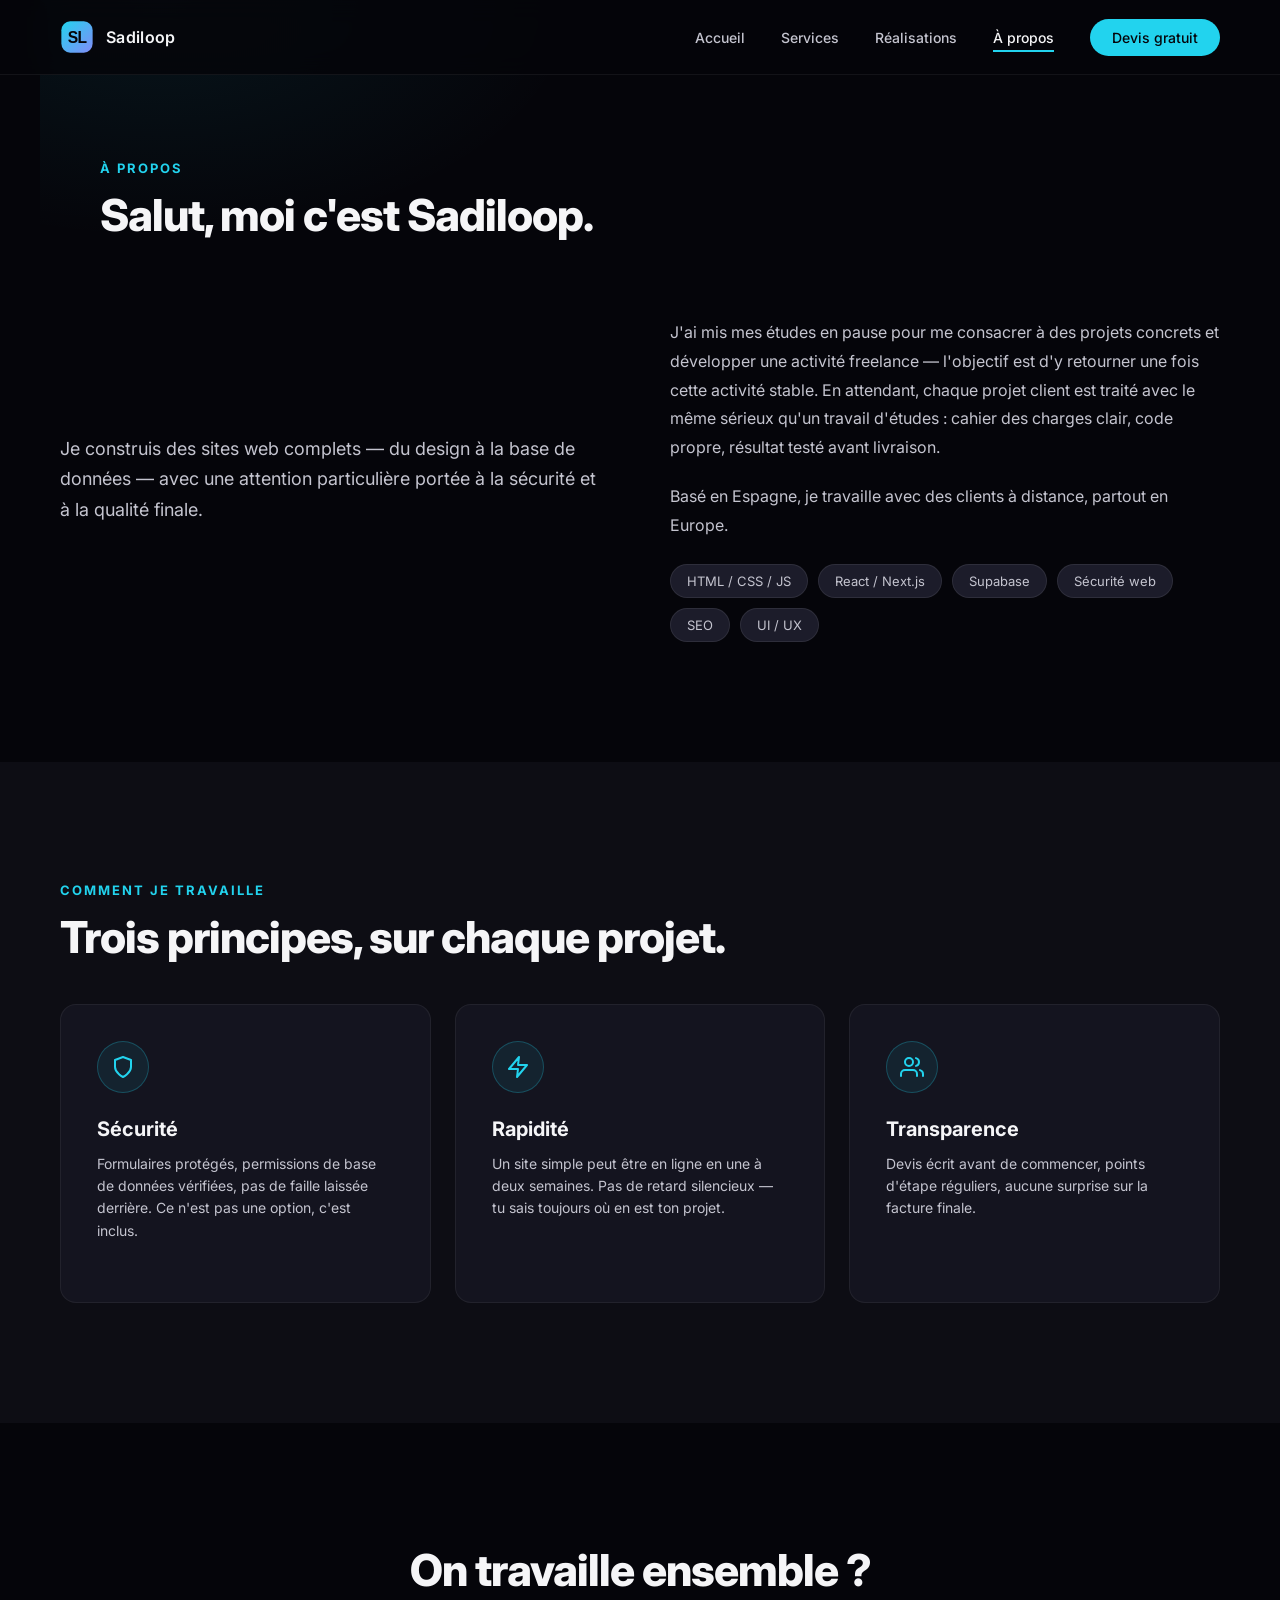
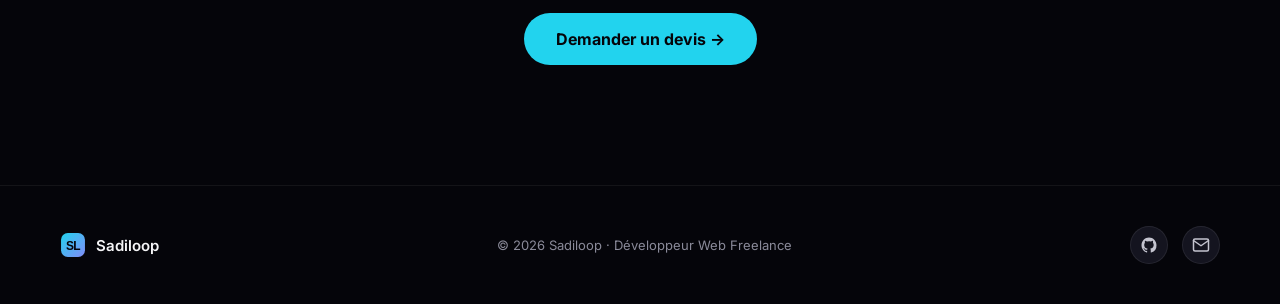
==== about.html @ d481919c "Redesign as multi-page site with SL monogram, animations, mockups - Replace text logo with a clean S" ====
<!DOCTYPE html>
<html lang="fr">
<head>
<meta charset="UTF-8">
<meta name="viewport" content="width=device-width, initial-scale=1.0">
<title>À propos — Sadiloop</title>
<meta name="description" content="Développeur web freelance basé en Espagne — sécurité, rapidité et transparence à chaque projet.">
<link rel="icon" type="image/svg+xml" href="assets/logo.svg">
<link rel="icon" type="image/png" sizes="32x32" href="favicon-32.png">
<link rel="apple-touch-icon" href="apple-touch-icon.png">
<link rel="preconnect" href="https://fonts.googleapis.com">
<link href="https://fonts.googleapis.com/css2?family=Inter:wght@400;500;600;700;800&display=swap" rel="stylesheet">
<link rel="stylesheet" href="css/style.css">
</head>
<body>

<nav id="navbar">
  <a href="index.html" class="nav-logo">
    <img src="assets/logo.svg" alt="Sadiloop">
    Sadiloop
  </a>
  <ul class="nav-links">
    <li><a href="index.html">Accueil</a></li>
    <li><a href="services.html">Services</a></li>
    <li><a href="work.html">Réalisations</a></li>
    <li><a href="about.html" class="active">À propos</a></li>
    <li><a href="contact.html" class="nav-cta">Devis gratuit</a></li>
  </ul>
  <div class="hamburger" onclick="toggleMenu()">
    <span></span><span></span><span></span>
  </div>
</nav>

<div class="mobile-menu" id="mobileMenu">
  <button class="close-btn" onclick="toggleMenu()">✕</button>
  <a href="index.html">Accueil</a>
  <a href="services.html">Services</a>
  <a href="work.html">Réalisations</a>
  <a href="about.html">À propos</a>
  <a href="contact.html">Contact</a>
</div>

<div class="page-header reveal">
  <div class="section-tag">À propos</div>
  <h1 class="section-title">Salut, moi c'est Sadiloop.</h1>
</div>

<section class="section" style="padding-top:0;">
  <div class="section-inner">
    <div class="about-grid reveal">
      <div>
        <p style="color:var(--gray-light); font-size:18px; line-height:1.7;">Je construis des sites web complets — du design à la base de données — avec une attention particulière portée à la sécurité et à la qualité finale.</p>
      </div>
      <div class="about-text">
        <p>J'ai mis mes études en pause pour me consacrer à des projets concrets et développer une activité freelance — l'objectif est d'y retourner une fois cette activité stable. En attendant, chaque projet client est traité avec le même sérieux qu'un travail d'études : cahier des charges clair, code propre, résultat testé avant livraison.</p>
        <p>Basé en Espagne, je travaille avec des clients à distance, partout en Europe.</p>
        <div class="skills-list">
          <span class="skill-pill">HTML / CSS / JS</span>
          <span class="skill-pill">React / Next.js</span>
          <span class="skill-pill">Supabase</span>
          <span class="skill-pill">Sécurité web</span>
          <span class="skill-pill">SEO</span>
          <span class="skill-pill">UI / UX</span>
        </div>
      </div>
    </div>
  </div>
</section>

<section class="section" style="background:var(--dark);">
  <div class="section-inner reveal">
    <div class="section-tag">Comment je travaille</div>
    <h2 class="section-title">Trois principes, sur chaque projet.</h2>

    <div class="services-grid reveal-stagger" style="margin-top:40px;">
      <div class="service-card">
        <div class="service-icon">
          <svg viewBox="0 0 24 24" fill="none" stroke="currentColor" stroke-width="2" stroke-linecap="round" stroke-linejoin="round">
            <path d="M12 22s8-4 8-10V5l-8-3-8 3v7c0 6 8 10 8 10z"></path>
          </svg>
        </div>
        <div class="service-title">Sécurité</div>
        <div class="service-desc">Formulaires protégés, permissions de base de données vérifiées, pas de faille laissée derrière. Ce n'est pas une option, c'est inclus.</div>
      </div>
      <div class="service-card">
        <div class="service-icon">
          <svg viewBox="0 0 24 24" fill="none" stroke="currentColor" stroke-width="2" stroke-linecap="round" stroke-linejoin="round">
            <polygon points="13 2 3 14 12 14 11 22 21 10 12 10 13 2"></polygon>
          </svg>
        </div>
        <div class="service-title">Rapidité</div>
        <div class="service-desc">Un site simple peut être en ligne en une à deux semaines. Pas de retard silencieux — tu sais toujours où en est ton projet.</div>
      </div>
      <div class="service-card">
        <div class="service-icon">
          <svg viewBox="0 0 24 24" fill="none" stroke="currentColor" stroke-width="2" stroke-linecap="round" stroke-linejoin="round">
            <path d="M17 21v-2a4 4 0 0 0-4-4H5a4 4 0 0 0-4 4v2"></path>
            <circle cx="9" cy="7" r="4"></circle>
            <path d="M23 21v-2a4 4 0 0 0-3-3.87"></path>
            <path d="M16 3.13a4 4 0 0 1 0 7.75"></path>
          </svg>
        </div>
        <div class="service-title">Transparence</div>
        <div class="service-desc">Devis écrit avant de commencer, points d'étape réguliers, aucune surprise sur la facture finale.</div>
      </div>
    </div>
  </div>
</section>

<section class="section" style="text-align:center;">
  <div class="section-inner reveal" style="max-width:700px; margin:0 auto; text-align:center;">
    <h2 class="section-title">On travaille ensemble ?</h2>
    <a href="contact.html" class="btn-primary">Demander un devis →</a>
  </div>
</section>

<footer>
  <div class="footer-logo"><img src="assets/logo.svg" alt="">Sadiloop</div>
  <div class="footer-copy">© 2026 Sadiloop · Développeur Web Freelance</div>
  <div class="footer-social">
    <a href="https://github.com/Aguibou-vie" target="_blank" rel="noopener" title="GitHub">
      <svg viewBox="0 0 24 24" fill="currentColor"><path d="M12 2C6.48 2 2 6.58 2 12.26c0 4.54 2.87 8.39 6.84 9.75.5.1.68-.22.68-.49 0-.24-.01-.87-.01-1.71-2.78.62-3.37-1.37-3.37-1.37-.45-1.18-1.11-1.5-1.11-1.5-.91-.64.07-.63.07-.63 1 .07 1.53 1.06 1.53 1.06.89 1.56 2.34 1.11 2.91.85.09-.66.35-1.11.63-1.37-2.22-.26-4.56-1.14-4.56-5.05 0-1.11.38-2.02 1.01-2.73-.1-.26-.44-1.3.1-2.71 0 0 .83-.27 2.72 1.04a9.28 9.28 0 0 1 2.48-.34c.84 0 1.69.11 2.48.34 1.89-1.31 2.72-1.04 2.72-1.04.54 1.41.2 2.45.1 2.71.63.71 1.01 1.62 1.01 2.73 0 3.92-2.34 4.78-4.57 5.04.36.32.68.94.68 1.9 0 1.37-.01 2.47-.01 2.81 0 .27.18.6.69.49A10.02 10.02 0 0 0 22 12.26C22 6.58 17.52 2 12 2z"></path></svg>
    </a>
    <a href="mailto:sadibousow11@gmail.com" title="Email">
      <svg viewBox="0 0 24 24" fill="none" stroke="currentColor" stroke-width="2" stroke-linecap="round" stroke-linejoin="round">
        <path d="M22 6c0-1.1-.9-2-2-2H4a2 2 0 0 0-2 2v12c0 1.1.9 2 2 2h16a2 2 0 0 0 2-2V6z"></path>
        <path d="m22 6-10 7L2 6"></path>
      </svg>
    </a>
  </div>
</footer>

<script src="js/main.js"></script>
</body>
</html>
---- css/style.css ----
:root {
  --black: #05050A;
  --dark: #0D0D14;
  --dark2: #14141F;
  --dark3: #1C1C2A;
  --white: #F5F5F7;
  --gray: #8A8A99;
  --gray-light: #C4C4CF;
  --accent: #22D3EE;
  --accent-light: #67E8F9;
  --accent2: #818CF8;
}

* { margin: 0; padding: 0; box-sizing: border-box; }
html { scroll-behavior: smooth; }

body {
  background: var(--black);
  color: var(--white);
  font-family: 'Inter', -apple-system, BlinkMacSystemFont, 'Segoe UI', sans-serif;
  overflow-x: hidden;
}

::-webkit-scrollbar { width: 4px; }
::-webkit-scrollbar-track { background: var(--dark); }
::-webkit-scrollbar-thumb { background: var(--accent); }

/* ===== SCROLL REVEAL ===== */
.reveal {
  opacity: 0;
  transform: translateY(28px);
  transition: opacity 0.7s ease, transform 0.7s ease;
}
.reveal.revealed { opacity: 1; transform: translateY(0); }

.reveal-stagger > * {
  opacity: 0;
  transform: translateY(28px);
  transition: opacity 0.6s ease, transform 0.6s ease;
}
.reveal-stagger.revealed > * { opacity: 1; transform: translateY(0); }
.reveal-stagger.revealed > *:nth-child(1) { transition-delay: 0s; }
.reveal-stagger.revealed > *:nth-child(2) { transition-delay: 0.1s; }
.reveal-stagger.revealed > *:nth-child(3) { transition-delay: 0.2s; }
.reveal-stagger.revealed > *:nth-child(4) { transition-delay: 0.3s; }

a { color: inherit; }

/* ===== NAV ===== */
nav {
  position: fixed;
  top: 0; left: 0; right: 0;
  z-index: 100;
  display: flex;
  align-items: center;
  justify-content: space-between;
  padding: 20px 60px;
  background: rgba(5,5,10,0.85);
  backdrop-filter: blur(12px);
  border-bottom: 1px solid rgba(255,255,255,0.06);
}

.nav-logo {
  display: flex;
  align-items: center;
  gap: 12px;
  font-weight: 600;
  font-size: 16px;
  letter-spacing: 0.3px;
  text-decoration: none;
  color: var(--white);
  transition: opacity 0.2s;
}

.nav-logo:hover { opacity: 0.85; }

.nav-logo img {
  width: 34px;
  height: 34px;
  border-radius: 10px;
  transition: transform 0.3s ease;
}

.nav-logo:hover img { transform: rotate(-6deg) scale(1.06); }

.nav-links {
  display: flex;
  align-items: center;
  gap: 36px;
  list-style: none;
}

.nav-links a {
  font-size: 14px;
  font-weight: 500;
  text-decoration: none;
  color: var(--gray-light);
  transition: color 0.2s;
  position: relative;
}

.nav-links a:not(.nav-cta)::after {
  content: '';
  position: absolute;
  left: 0; bottom: -6px;
  width: 0;
  height: 2px;
  background: var(--accent);
  transition: width 0.25s ease;
}

.nav-links a:not(.nav-cta):hover::after { width: 100%; }
.nav-links a.active:not(.nav-cta)::after { width: 100%; }

.nav-links a:hover { color: var(--white); }
.nav-links a.active { color: var(--white); }

.nav-cta {
  background: var(--accent);
  color: var(--black) !important;
  padding: 10px 22px;
  border-radius: 100px;
  font-weight: 700;
  transition: all 0.2s;
}

.nav-cta:hover {
  background: var(--accent-light);
  transform: translateY(-2px);
}

.hamburger {
  display: none;
  flex-direction: column;
  gap: 5px;
  cursor: pointer;
}
.hamburger span { width: 24px; height: 2px; background: var(--white); }

.mobile-menu {
  display: none;
  position: fixed;
  inset: 0;
  background: rgba(5,5,10,0.98);
  z-index: 999;
  flex-direction: column;
  align-items: center;
  justify-content: center;
  gap: 32px;
}
.mobile-menu.open { display: flex; }
.mobile-menu a { font-size: 28px; font-weight: 700; text-decoration: none; color: var(--white); }
.mobile-menu .close-btn { position: absolute; top: 24px; right: 24px; font-size: 28px; background: none; border: none; color: var(--white); cursor: pointer; }

/* ===== HERO ===== */
#hero {
  min-height: 100vh;
  display: flex;
  align-items: center;
  padding: 140px 60px 80px;
  position: relative;
  background:
    radial-gradient(ellipse 900px 500px at 15% 15%, rgba(34,211,238,0.10), transparent 60%),
    radial-gradient(ellipse 700px 500px at 90% 80%, rgba(129,140,248,0.08), transparent 60%);
}

.hero-inner {
  max-width: 1400px;
  margin: 0 auto;
  display: grid;
  grid-template-columns: 1.1fr 0.9fr;
  gap: 60px;
  align-items: center;
  width: 100%;
}

.hero-tag {
  display: inline-flex;
  align-items: center;
  gap: 8px;
  font-size: 13px;
  font-weight: 600;
  letter-spacing: 1px;
  text-transform: uppercase;
  color: var(--accent);
  border: 1px solid rgba(34,211,238,0.3);
  background: rgba(34,211,238,0.06);
  padding: 8px 16px;
  border-radius: 100px;
  margin-bottom: 24px;
}

.hero-tag .dot {
  width: 7px; height: 7px;
  background: var(--accent);
  border-radius: 50%;
  animation: pulse 2s infinite;
}

@keyframes pulse {
  0%,100% { opacity: 1; }
  50% { opacity: 0.3; }
}

.hero-title {
  font-size: clamp(38px, 5vw, 64px);
  font-weight: 800;
  line-height: 1.08;
  letter-spacing: -1px;
  margin-bottom: 24px;
}

.hero-title .grad {
  background: linear-gradient(120deg, var(--accent), var(--accent2));
  -webkit-background-clip: text;
  background-clip: text;
  color: transparent;
}

.hero-sub {
  font-size: 18px;
  color: var(--gray-light);
  line-height: 1.6;
  max-width: 520px;
  margin-bottom: 36px;
}

.hero-actions { display: flex; gap: 16px; flex-wrap: wrap; }

.btn-primary {
  background: var(--accent);
  color: var(--black);
  padding: 16px 32px;
  border-radius: 100px;
  font-weight: 700;
  text-decoration: none;
  transition: all 0.25s;
  display: inline-block;
}
.btn-primary:hover { background: var(--accent-light); transform: translateY(-3px); box-shadow: 0 12px 30px rgba(34,211,238,0.3); }

.btn-outline {
  border: 1px solid rgba(255,255,255,0.2);
  color: var(--white);
  padding: 16px 32px;
  border-radius: 100px;
  font-weight: 700;
  text-decoration: none;
  transition: all 0.25s;
  display: inline-block;
}
.btn-outline:hover { border-color: var(--accent); color: var(--accent); }

.hero-stats {
  display: flex;
  gap: 40px;
  margin-top: 48px;
}
.hero-stat-num {
  font-size: 30px;
  font-weight: 800;
  color: var(--white);
}
.hero-stat-label {
  font-size: 12px;
  color: var(--gray);
  text-transform: uppercase;
  letter-spacing: 1px;
  margin-top: 2px;
}

.hero-visual {
  position: relative;
  display: flex;
  align-items: center;
  justify-content: center;
  height: 420px;
}

.orbit {
  position: absolute;
  border: 1px solid rgba(34,211,238,0.15);
  border-radius: 50%;
  animation: spin 24s linear infinite;
}
.orbit1 { width: 340px; height: 340px; }
.orbit2 { width: 260px; height: 260px; border-style: dashed; animation-duration: 18s; animation-direction: reverse; }

@keyframes spin {
  from { transform: rotate(0deg); }
  to { transform: rotate(360deg); }
}

.hero-logo-mark {
  width: 130px;
  height: 130px;
  animation: float 3s ease-in-out infinite;
  filter: drop-shadow(0 20px 40px rgba(34,211,238,0.35));
}

@keyframes float {
  0%,100% { transform: translateY(0); }
  50% { transform: translateY(-14px); }
}

.hero-badge {
  position: absolute;
  background: var(--dark2);
  border: 1px solid rgba(255,255,255,0.08);
  padding: 14px 18px;
  border-radius: 12px;
  font-size: 12px;
}
.hero-badge .b-label { color: var(--gray); text-transform: uppercase; letter-spacing: 1px; font-size: 10px; }
.hero-badge .b-value { color: var(--white); font-weight: 700; font-size: 15px; margin-top: 3px; }
.badge1 { top: 10px; right: 0; }
.badge2 { bottom: 10px; left: 0; }

/* ===== PAGE HEADER (sub-pages) ===== */
.page-header {
  padding: 160px 60px 60px;
  max-width: 1200px;
  margin: 0 auto;
  background:
    radial-gradient(ellipse 700px 400px at 10% 0%, rgba(34,211,238,0.08), transparent 60%);
}

@media (max-width: 900px) {
  .page-header { padding: 130px 24px 40px; }
}

/* ===== SECTION SHARED ===== */
.section { padding: 120px 60px; }
.section-inner { max-width: 1200px; margin: 0 auto; }

.section-tag {
  font-size: 13px;
  font-weight: 700;
  letter-spacing: 2px;
  text-transform: uppercase;
  color: var(--accent);
  margin-bottom: 12px;
}

.section-title {
  font-size: clamp(30px, 4vw, 44px);
  font-weight: 800;
  letter-spacing: -1px;
  margin-bottom: 16px;
}

.section-desc {
  color: var(--gray-light);
  font-size: 16px;
  max-width: 600px;
  line-height: 1.6;
  margin-bottom: 56px;
}

/* ===== SERVICES ===== */
#services { background: var(--dark); }

.services-grid {
  display: grid;
  grid-template-columns: repeat(3, 1fr);
  gap: 24px;
}

.service-card {
  background: var(--dark2);
  border: 1px solid rgba(255,255,255,0.06);
  border-radius: 16px;
  padding: 36px;
  position: relative;
  overflow: hidden;
  transition: all 0.3s;
}

.service-card::before {
  content: '';
  position: absolute;
  top: 0; left: 0; right: 0;
  height: 3px;
  background: linear-gradient(to right, var(--accent), var(--accent2));
  transform: scaleX(0);
  transform-origin: left;
  transition: transform 0.4s;
}

.service-card:hover::before { transform: scaleX(1); }
.service-card:hover {
  transform: translateY(-6px);
  border-color: rgba(34,211,238,0.25);
  box-shadow: 0 20px 50px rgba(0,0,0,0.4);
}

.service-icon {
  width: 52px; height: 52px;
  border-radius: 50%;
  display: flex;
  align-items: center;
  justify-content: center;
  background: rgba(34,211,238,0.08);
  border: 1px solid rgba(34,211,238,0.25);
  color: var(--accent);
  margin-bottom: 24px;
  transition: all 0.3s;
}
.service-icon svg { width: 24px; height: 24px; }
.service-card:hover .service-icon { background: var(--accent); color: var(--black); transform: rotate(-6deg) scale(1.05); }

.service-title { font-size: 20px; font-weight: 700; margin-bottom: 12px; }
.service-desc { color: var(--gray-light); font-size: 14px; line-height: 1.6; margin-bottom: 24px; }

.service-price {
  font-size: 24px;
  font-weight: 800;
  color: var(--accent);
  border-top: 1px solid rgba(255,255,255,0.08);
  padding-top: 20px;
}
.service-price span { font-size: 13px; color: var(--gray); font-weight: 500; }

/* ===== PORTFOLIO ===== */
.work-grid {
  display: grid;
  grid-template-columns: repeat(2, 1fr);
  gap: 28px;
}

.work-card {
  background: var(--dark2);
  border: 1px solid rgba(255,255,255,0.06);
  border-radius: 16px;
  overflow: hidden;
  text-decoration: none;
  display: block;
  transition: all 0.3s;
}

.work-card:hover {
  transform: translateY(-6px);
  border-color: rgba(34,211,238,0.25);
  box-shadow: 0 20px 50px rgba(0,0,0,0.4);
}

.work-thumb {
  height: 240px;
  position: relative;
  overflow: hidden;
  background: var(--dark3);
}

.work-thumb img {
  width: 100%;
  height: 100%;
  object-fit: cover;
  object-position: top;
  transition: transform 0.5s cubic-bezier(0.25, 0.46, 0.45, 0.94);
  display: block;
}

.work-card:hover .work-thumb img { transform: scale(1.05); }

.work-thumb-overlay {
  position: absolute;
  inset: 0;
  background: linear-gradient(to bottom, transparent 60%, rgba(13,13,20,0.9));
  display: flex;
  align-items: flex-end;
  justify-content: flex-end;
  padding: 16px;
  opacity: 0;
  transition: opacity 0.3s;
}

.work-card:hover .work-thumb-overlay { opacity: 1; }

.work-view-btn {
  background: var(--accent);
  color: var(--black);
  font-size: 12px;
  font-weight: 700;
  padding: 8px 16px;
  border-radius: 100px;
}

.work-body { padding: 28px; }
.work-title { font-size: 20px; font-weight: 700; margin-bottom: 8px; }
.work-tags { display: flex; gap: 8px; margin-bottom: 14px; flex-wrap: wrap; }
.work-tag {
  font-size: 11px;
  font-weight: 700;
  letter-spacing: 1px;
  text-transform: uppercase;
  padding: 4px 10px;
  border-radius: 100px;
  background: rgba(34,211,238,0.08);
  border: 1px solid rgba(34,211,238,0.25);
  color: var(--accent);
}
.work-desc { color: var(--gray-light); font-size: 14px; line-height: 1.6; }
.work-link { color: var(--accent); font-size: 14px; font-weight: 700; margin-top: 16px; display: inline-block; }

/* ===== ABOUT ===== */
#about { background: var(--dark); }
.about-grid {
  display: grid;
  grid-template-columns: 1fr 1fr;
  gap: 60px;
  align-items: center;
}
.about-text p { color: var(--gray-light); font-size: 16px; line-height: 1.8; margin-bottom: 20px; }
.about-text strong { color: var(--white); }

.skills-list { display: flex; flex-wrap: wrap; gap: 10px; margin-top: 24px; }
.skill-pill {
  padding: 8px 16px;
  border-radius: 100px;
  background: var(--dark3);
  border: 1px solid rgba(255,255,255,0.08);
  font-size: 13px;
  color: var(--gray-light);
}

/* ===== CONTACT ===== */
.contact-grid {
  display: grid;
  grid-template-columns: 1fr 1.2fr;
  gap: 60px;
}

.contact-info-item {
  display: flex;
  gap: 16px;
  align-items: flex-start;
  margin-bottom: 28px;
}

.contact-info-icon {
  width: 44px; height: 44px;
  border-radius: 50%;
  background: rgba(34,211,238,0.08);
  border: 1px solid rgba(34,211,238,0.25);
  color: var(--accent);
  display: flex;
  align-items: center;
  justify-content: center;
  flex-shrink: 0;
}
.contact-info-icon svg { width: 20px; height: 20px; }

.contact-info-label { font-size: 12px; color: var(--gray); text-transform: uppercase; letter-spacing: 1px; margin-bottom: 4px; }
.contact-info-value { font-size: 16px; color: var(--white); font-weight: 600; }
.contact-info-value a { text-decoration: none; color: var(--white); border-bottom: 1px solid rgba(255,255,255,0.2); transition: color 0.2s, border-color 0.2s; }
.contact-info-value a:hover { color: var(--accent); border-color: var(--accent); }

.form-box {
  background: var(--dark2);
  border: 1px solid rgba(255,255,255,0.06);
  border-radius: 16px;
  padding: 40px;
}

.form-group { display: flex; flex-direction: column; gap: 8px; margin-bottom: 20px; }
.form-label { font-size: 12px; font-weight: 700; letter-spacing: 1px; text-transform: uppercase; color: var(--accent); }
.form-input, .form-textarea {
  background: rgba(255,255,255,0.04);
  border: 1px solid rgba(255,255,255,0.1);
  border-radius: 10px;
  color: var(--white);
  padding: 14px 16px;
  font-family: inherit;
  font-size: 14px;
  outline: none;
  transition: border-color 0.2s, background 0.2s;
  width: 100%;
}
.form-input::placeholder, .form-textarea::placeholder { color: rgba(255,255,255,0.25); }
.form-input:focus, .form-textarea:focus { border-color: var(--accent); background: rgba(34,211,238,0.04); }
.form-textarea { resize: vertical; min-height: 120px; }

.submit-btn {
  background: var(--accent);
  color: var(--black);
  padding: 16px;
  border-radius: 10px;
  font-weight: 700;
  font-size: 15px;
  border: none;
  cursor: pointer;
  width: 100%;
  transition: all 0.25s;
}
.submit-btn:hover { background: var(--accent-light); transform: translateY(-2px); box-shadow: 0 12px 30px rgba(34,211,238,0.3); }
.submit-btn:disabled { opacity: 0.5; cursor: not-allowed; }

.success-msg, .error-msg {
  display: none;
  margin-top: 16px;
  padding: 14px 18px;
  border-radius: 10px;
  font-size: 14px;
}
.success-msg { background: rgba(34,211,238,0.08); border: 1px solid rgba(34,211,238,0.3); color: var(--accent-light); }
.error-msg { background: rgba(255,80,80,0.08); border: 1px solid rgba(255,80,80,0.3); color: #FF9E9E; }

/* ===== LIGHTBOX ===== */
.lightbox-overlay {
  position: fixed;
  inset: 0;
  background: rgba(5,5,10,0.92);
  backdrop-filter: blur(6px);
  display: flex;
  align-items: center;
  justify-content: center;
  z-index: 1000;
  padding: 40px;
  opacity: 0;
  transition: opacity 0.25s ease;
  cursor: zoom-out;
}
.lightbox-overlay.open { opacity: 1; }
.lightbox-overlay img {
  max-width: 100%;
  max-height: 100%;
  border-radius: 12px;
  box-shadow: 0 30px 80px rgba(0,0,0,0.6);
  transform: scale(0.96);
  transition: transform 0.25s ease;
}
.lightbox-overlay.open img { transform: scale(1); }
.lightbox-close {
  position: absolute;
  top: 24px; right: 32px;
  background: rgba(255,255,255,0.1);
  border: 1px solid rgba(255,255,255,0.2);
  color: var(--white);
  width: 40px; height: 40px;
  border-radius: 50%;
  font-size: 16px;
  cursor: pointer;
}

/* ===== FOOTER ===== */
footer {
  padding: 40px 60px;
  border-top: 1px solid rgba(255,255,255,0.06);
  display: flex;
  align-items: center;
  justify-content: space-between;
  flex-wrap: wrap;
  gap: 16px;
}
.footer-logo { display: flex; align-items: center; gap: 10px; font-weight: 600; font-size: 15px; }
.footer-logo img { width: 26px; height: 26px; border-radius: 8px; }
.footer-copy { font-size: 13px; color: var(--gray); }
.footer-social { display: flex; gap: 14px; }
.footer-social a {
  width: 38px; height: 38px;
  border-radius: 50%;
  display: flex;
  align-items: center;
  justify-content: center;
  background: var(--dark2);
  border: 1px solid rgba(255,255,255,0.08);
  color: var(--gray-light);
  text-decoration: none;
  transition: all 0.25s;
}
.footer-social a:hover { border-color: var(--accent); color: var(--accent); transform: translateY(-3px); }
.footer-social svg { width: 18px; height: 18px; }

/* ===== RESPONSIVE ===== */
@media (max-width: 900px) {
  nav { padding: 18px 24px; }
  .nav-links { display: none; }
  .hamburger { display: flex; }
  #hero { padding: 120px 24px 60px; }
  .hero-inner { grid-template-columns: 1fr; }
  .hero-visual { display: none; }
  .section { padding: 80px 24px; }
  .services-grid { grid-template-columns: 1fr; }
  .work-grid { grid-template-columns: 1fr; }
  .about-grid { grid-template-columns: 1fr; }
  .contact-grid { grid-template-columns: 1fr; }
  footer { padding: 32px 24px; flex-direction: column; text-align: center; }
}
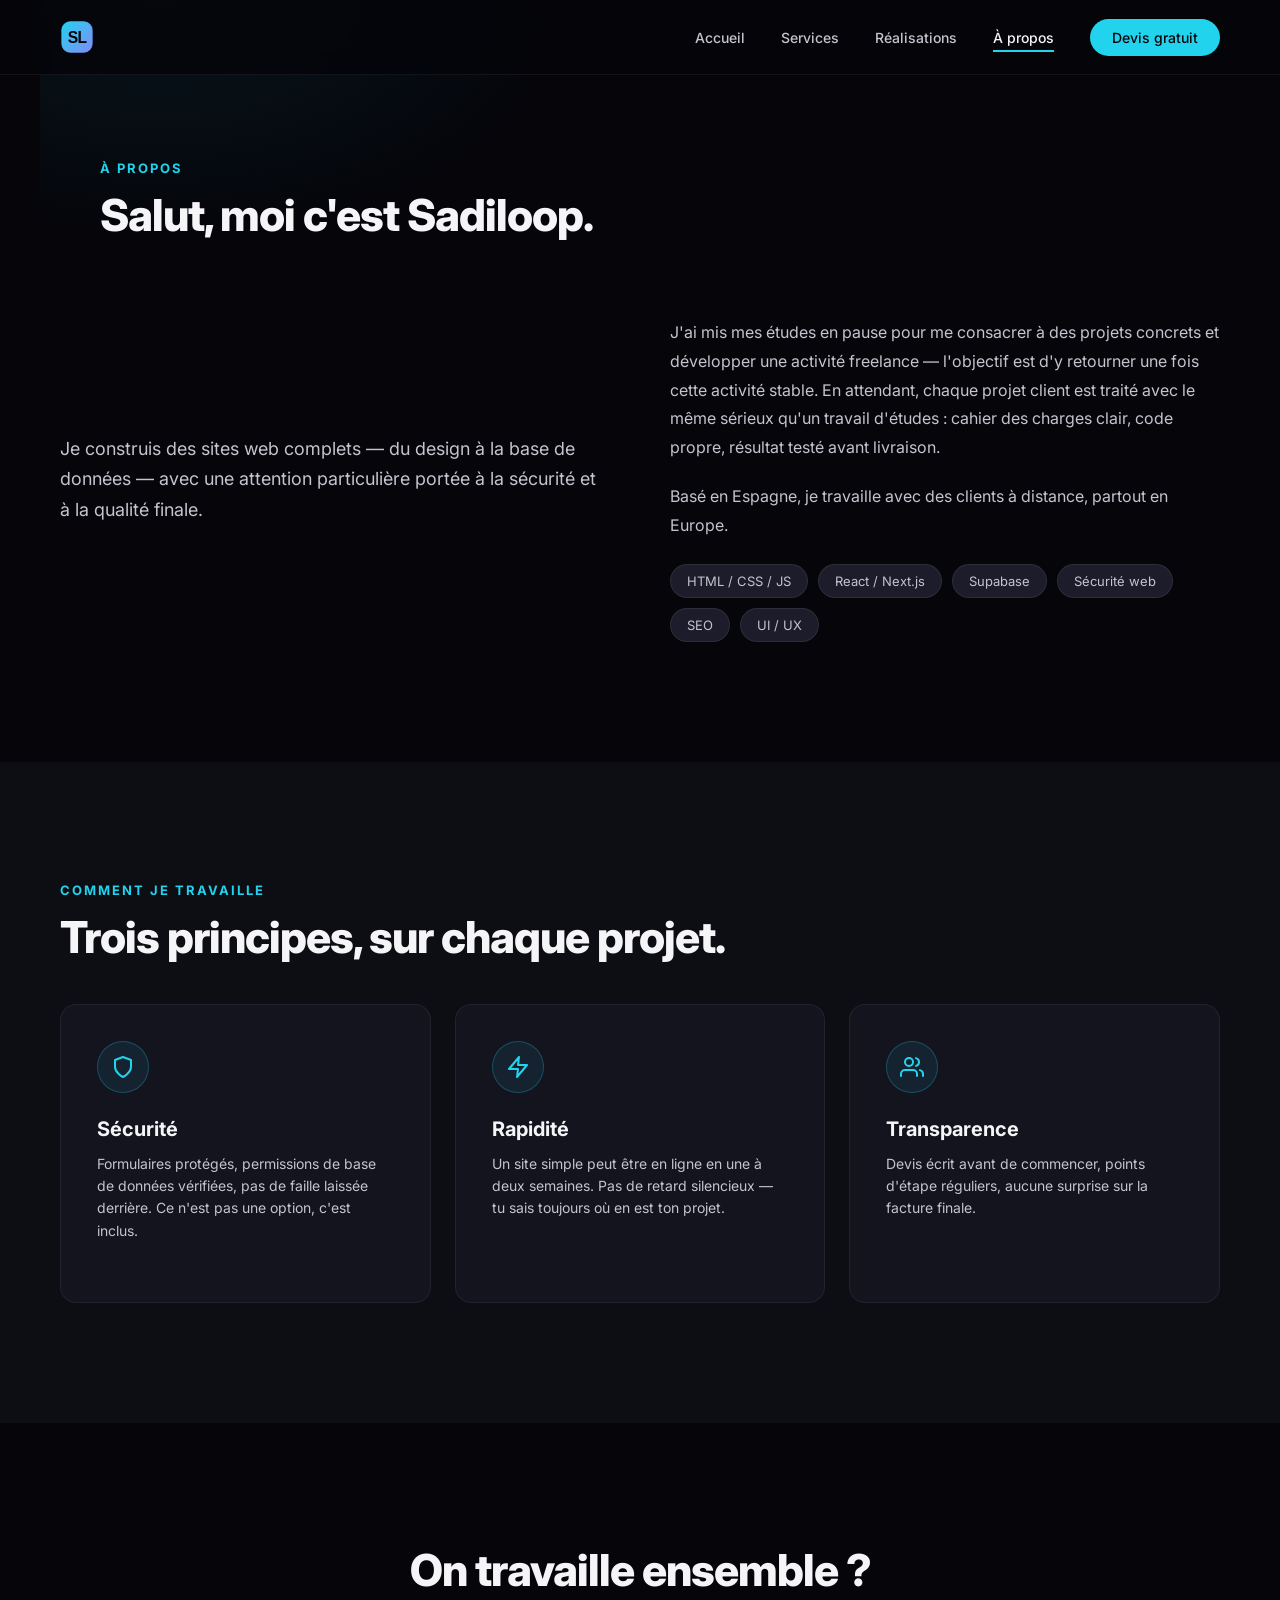
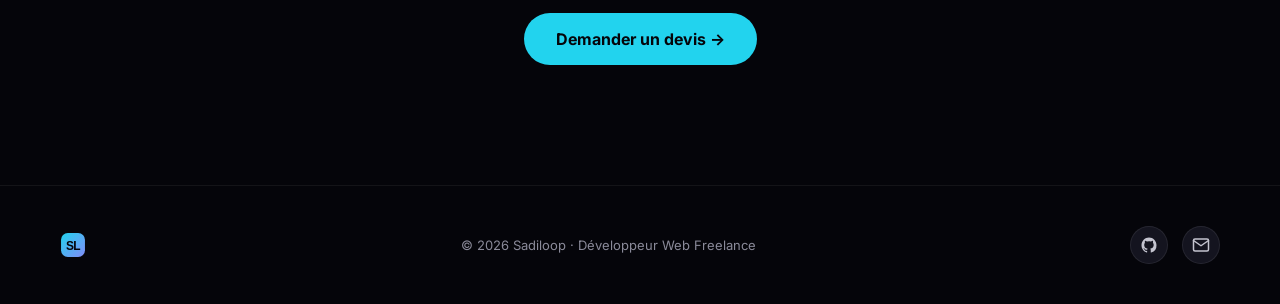
==== commit c0263abb: "Remove Sadiloop text next to logo, keep SL monogram alone" ====
--- a/about.html
+++ b/about.html
@@ -17,7 +17,6 @@
 <nav id="navbar">
   <a href="index.html" class="nav-logo">
     <img src="assets/logo.svg" alt="Sadiloop">
-    Sadiloop
   </a>
   <ul class="nav-links">
     <li><a href="index.html">Accueil</a></li>
@@ -115,7 +114,7 @@
 </section>
 
 <footer>
-  <div class="footer-logo"><img src="assets/logo.svg" alt="">Sadiloop</div>
+  <div class="footer-logo"><img src="assets/logo.svg" alt="Sadiloop"></div>
   <div class="footer-copy">© 2026 Sadiloop · Développeur Web Freelance</div>
   <div class="footer-social">
     <a href="https://github.com/Aguibou-vie" target="_blank" rel="noopener" title="GitHub">
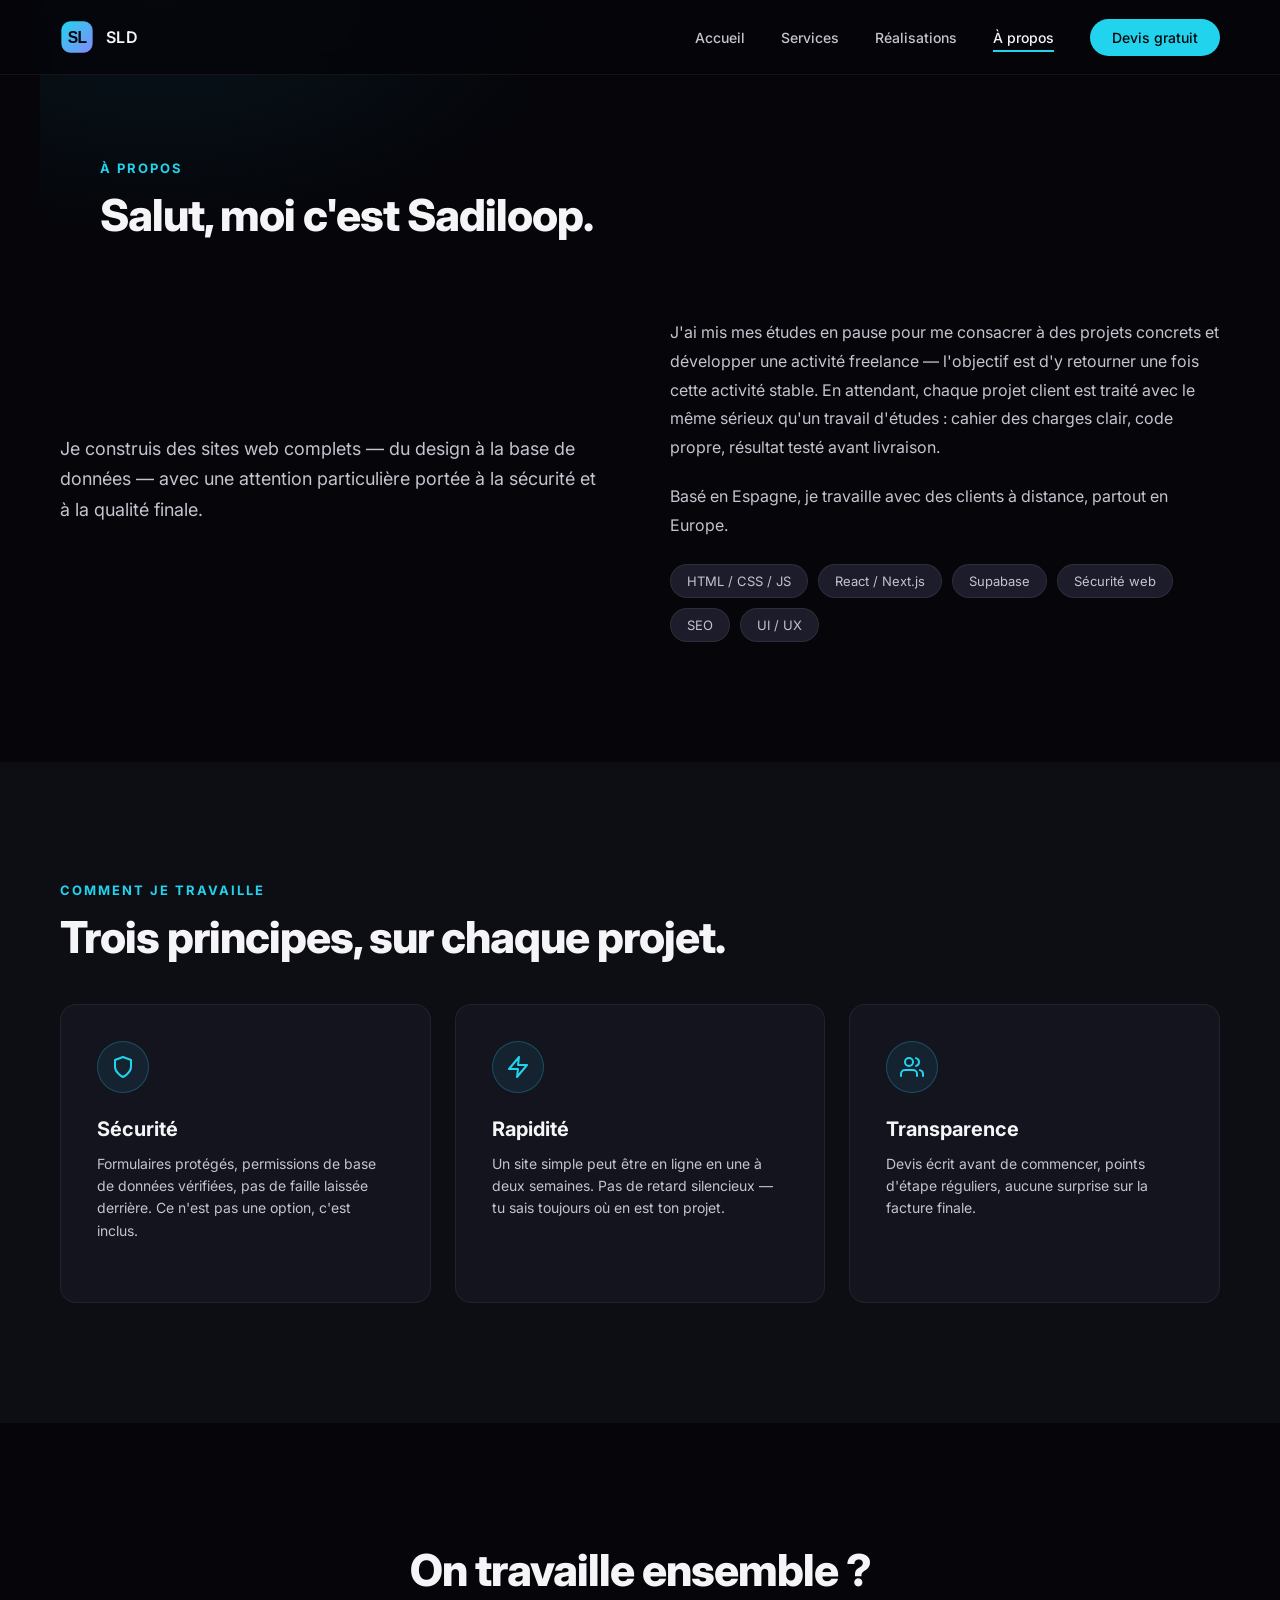
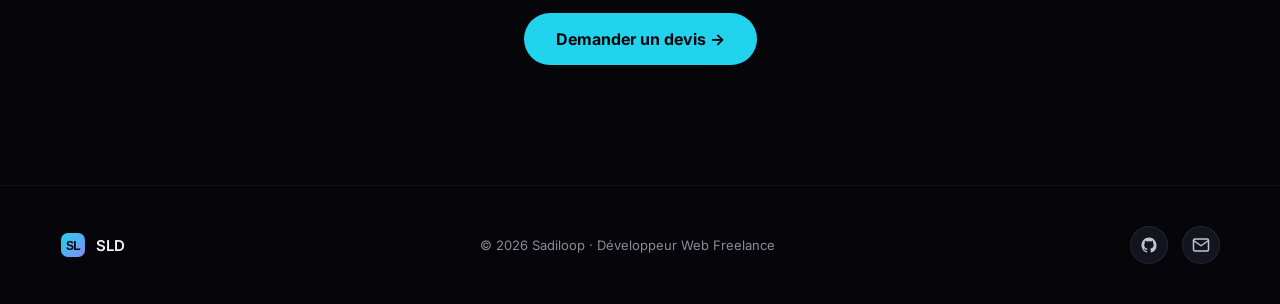
==== commit 0e8b185d: "Add SLD text next to logo in nav and footer" ====
--- a/about.html
+++ b/about.html
@@ -17,6 +17,7 @@
 <nav id="navbar">
   <a href="index.html" class="nav-logo">
     <img src="assets/logo.svg" alt="Sadiloop">
+    SLD
   </a>
   <ul class="nav-links">
     <li><a href="index.html">Accueil</a></li>
@@ -114,7 +115,7 @@
 </section>
 
 <footer>
-  <div class="footer-logo"><img src="assets/logo.svg" alt="Sadiloop"></div>
+  <div class="footer-logo"><img src="assets/logo.svg" alt="Sadiloop">SLD</div>
   <div class="footer-copy">© 2026 Sadiloop · Développeur Web Freelance</div>
   <div class="footer-social">
     <a href="https://github.com/Aguibou-vie" target="_blank" rel="noopener" title="GitHub">
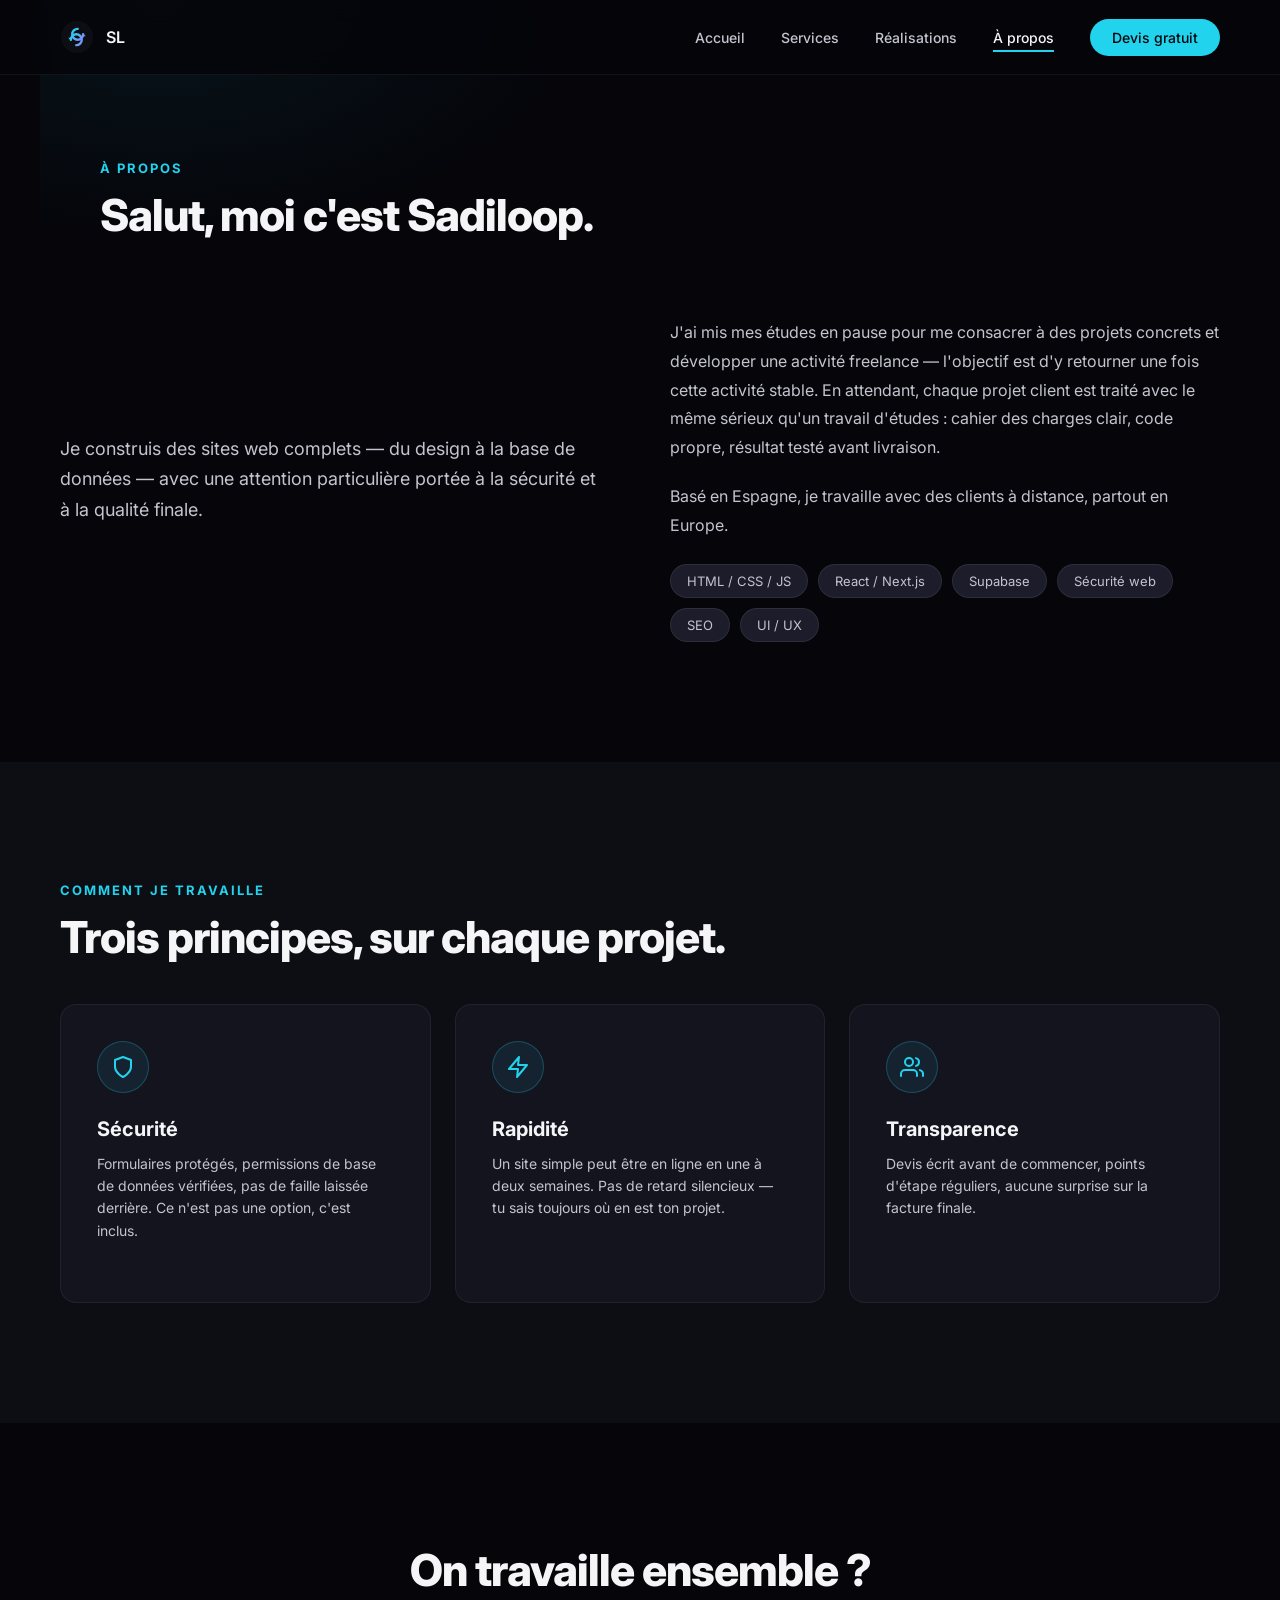
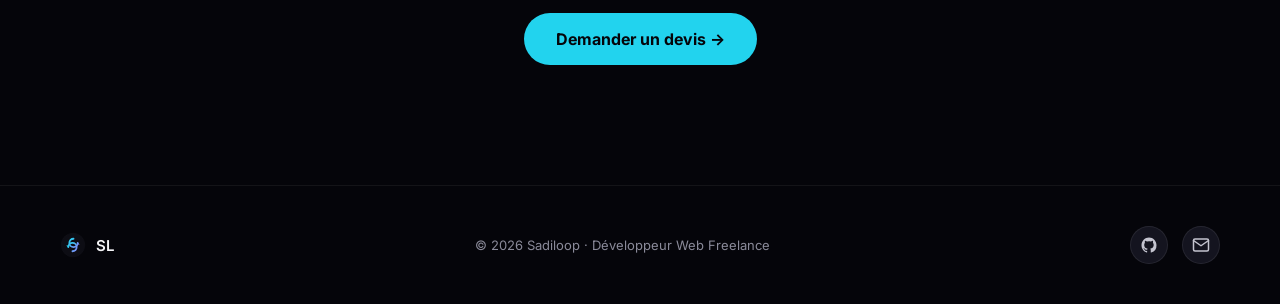
==== commit e5f0193d: "Restore original loop-swirl logo icon, use SL text instead of SLD" ====
--- a/about.html
+++ b/about.html
@@ -17,7 +17,7 @@
 <nav id="navbar">
   <a href="index.html" class="nav-logo">
     <img src="assets/logo.svg" alt="Sadiloop">
-    SLD
+    SL
   </a>
   <ul class="nav-links">
     <li><a href="index.html">Accueil</a></li>
@@ -115,7 +115,7 @@
 </section>
 
 <footer>
-  <div class="footer-logo"><img src="assets/logo.svg" alt="Sadiloop">SLD</div>
+  <div class="footer-logo"><img src="assets/logo.svg" alt="Sadiloop">SL</div>
   <div class="footer-copy">© 2026 Sadiloop · Développeur Web Freelance</div>
   <div class="footer-social">
     <a href="https://github.com/Aguibou-vie" target="_blank" rel="noopener" title="GitHub">
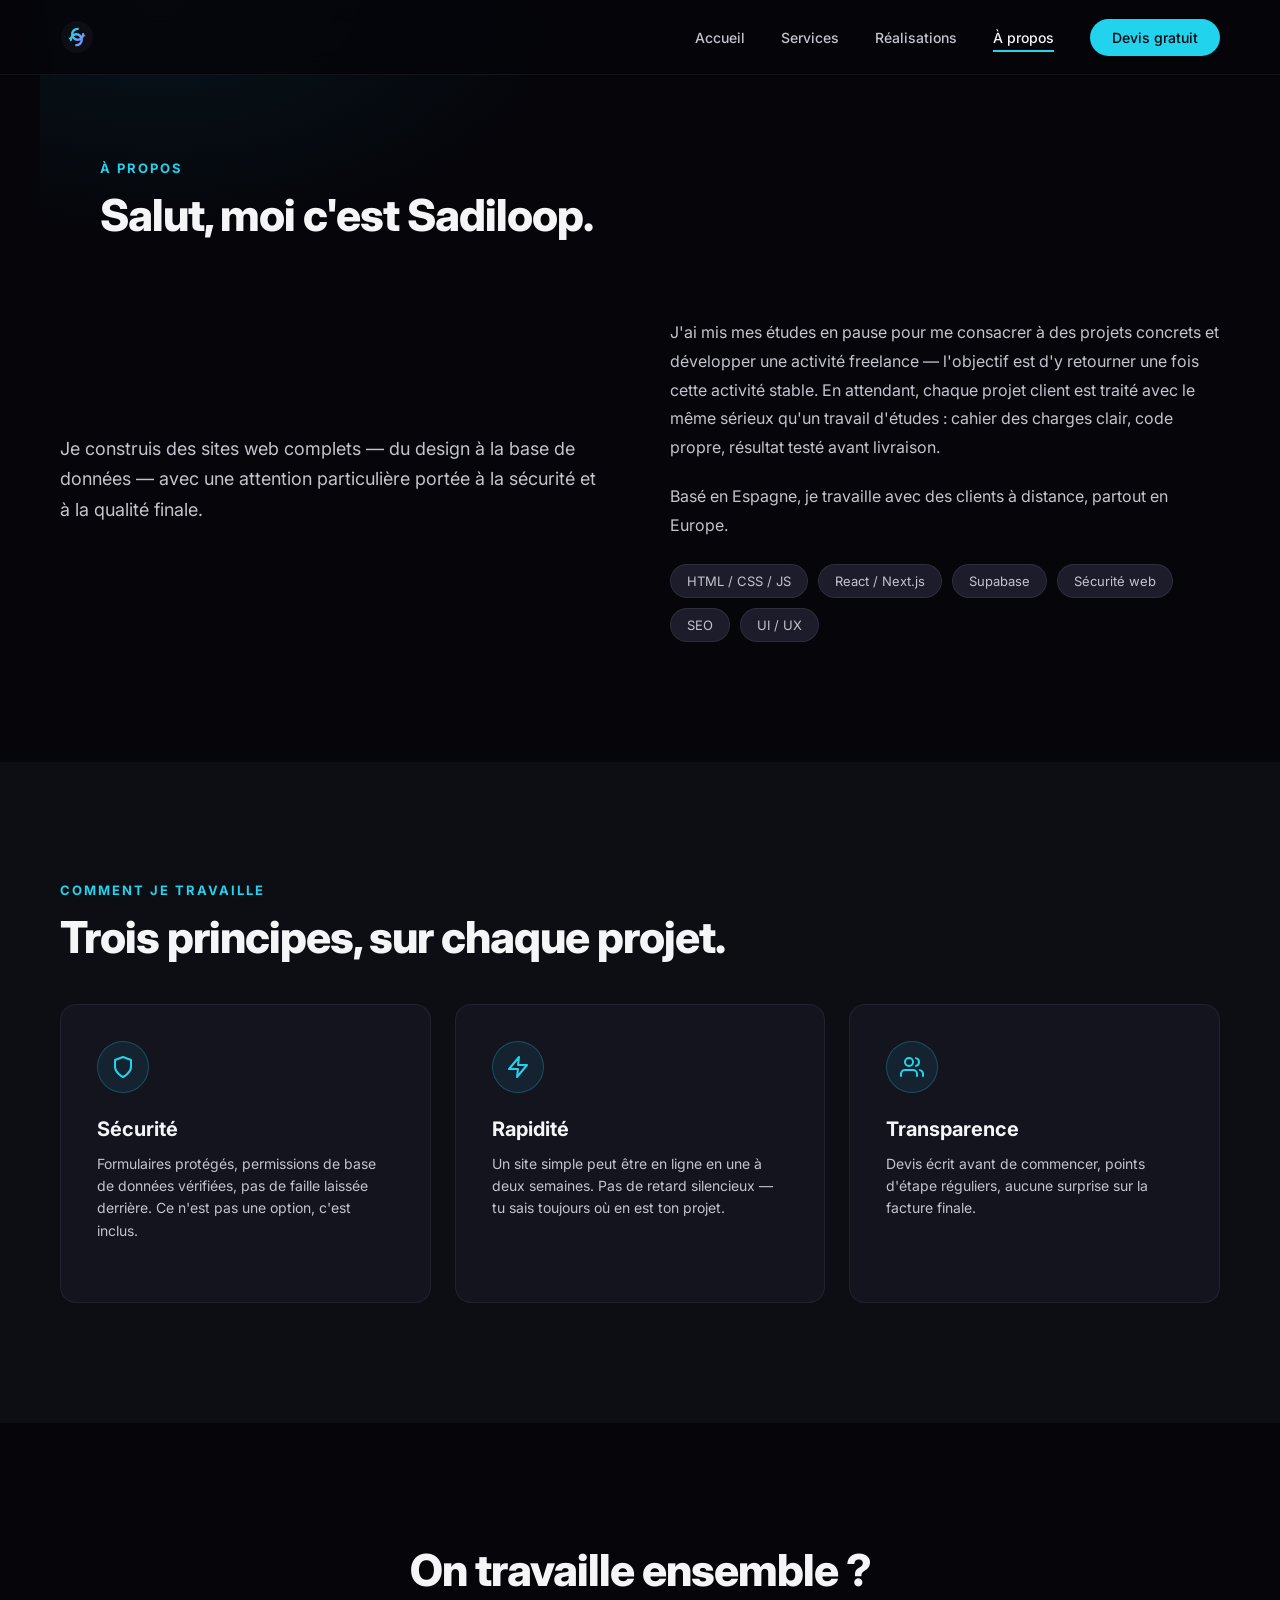
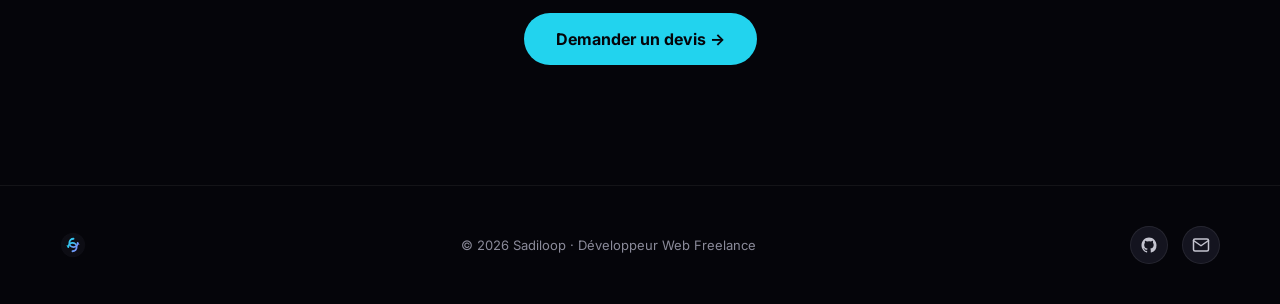
==== commit 369da307: "Remove logo text, scrollable case studies, visual-first homepage - Drop the "SL" text next to the lo" ====
--- a/about.html
+++ b/about.html
@@ -5,9 +5,9 @@
 <meta name="viewport" content="width=device-width, initial-scale=1.0">
 <title>À propos — Sadiloop</title>
 <meta name="description" content="Développeur web freelance basé en Espagne — sécurité, rapidité et transparence à chaque projet.">
-<link rel="icon" type="image/svg+xml" href="assets/logo.svg">
-<link rel="icon" type="image/png" sizes="32x32" href="favicon-32.png">
-<link rel="apple-touch-icon" href="apple-touch-icon.png">
+<link rel="icon" type="image/svg+xml" href="assets/logo.svg?v=3">
+<link rel="icon" type="image/png" sizes="32x32" href="favicon-32.png?v=3">
+<link rel="apple-touch-icon" href="apple-touch-icon.png?v=3">
 <link rel="preconnect" href="https://fonts.googleapis.com">
 <link href="https://fonts.googleapis.com/css2?family=Inter:wght@400;500;600;700;800&display=swap" rel="stylesheet">
 <link rel="stylesheet" href="css/style.css">
@@ -16,8 +16,7 @@
 
 <nav id="navbar">
   <a href="index.html" class="nav-logo">
-    <img src="assets/logo.svg" alt="Sadiloop">
-    SL
+    <img src="assets/logo.svg?v=3" alt="Sadiloop">
   </a>
   <ul class="nav-links">
     <li><a href="index.html">Accueil</a></li>
@@ -115,7 +114,7 @@
 </section>
 
 <footer>
-  <div class="footer-logo"><img src="assets/logo.svg" alt="Sadiloop">SL</div>
+  <div class="footer-logo"><img src="assets/logo.svg?v=3" alt="Sadiloop"></div>
   <div class="footer-copy">© 2026 Sadiloop · Développeur Web Freelance</div>
   <div class="footer-social">
     <a href="https://github.com/Aguibou-vie" target="_blank" rel="noopener" title="GitHub">
--- a/css/style.css
+++ b/css/style.css
@@ -271,50 +271,82 @@
 
 .hero-visual {
   position: relative;
-  display: flex;
-  align-items: center;
-  justify-content: center;
-  height: 420px;
-}
-
-.orbit {
+  height: 440px;
+}
+
+.showcase-card {
   position: absolute;
-  border: 1px solid rgba(34,211,238,0.15);
-  border-radius: 50%;
-  animation: spin 24s linear infinite;
-}
-.orbit1 { width: 340px; height: 340px; }
-.orbit2 { width: 260px; height: 260px; border-style: dashed; animation-duration: 18s; animation-direction: reverse; }
-
-@keyframes spin {
-  from { transform: rotate(0deg); }
-  to { transform: rotate(360deg); }
-}
-
-.hero-logo-mark {
-  width: 130px;
-  height: 130px;
-  animation: float 3s ease-in-out infinite;
-  filter: drop-shadow(0 20px 40px rgba(34,211,238,0.35));
-}
-
-@keyframes float {
-  0%,100% { transform: translateY(0); }
-  50% { transform: translateY(-14px); }
-}
-
-.hero-badge {
+  width: 78%;
+  border-radius: 16px;
+  overflow: hidden;
+  border: 1px solid rgba(255,255,255,0.1);
+  box-shadow: 0 30px 70px rgba(0,0,0,0.55);
+  height: 230px;
+}
+
+.showcase-card img {
+  width: 100%;
+  height: 100%;
+  object-fit: cover;
+  object-position: top;
+  display: block;
+}
+
+.showcase-card.c1 {
+  top: 10px;
+  left: 0;
+  transform: rotate(-6deg);
+  z-index: 2;
+  animation: floatA 5s ease-in-out infinite;
+}
+
+.showcase-card.c2 {
+  bottom: 0;
+  right: 0;
+  transform: rotate(5deg);
+  z-index: 1;
+  opacity: 0.92;
+  animation: floatB 6s ease-in-out infinite;
+}
+
+@keyframes floatA {
+  0%, 100% { transform: rotate(-6deg) translateY(0); }
+  50% { transform: rotate(-6deg) translateY(-14px); }
+}
+@keyframes floatB {
+  0%, 100% { transform: rotate(5deg) translateY(0); }
+  50% { transform: rotate(5deg) translateY(12px); }
+}
+
+.showcase-tag {
   position: absolute;
+  top: 12px;
+  left: 12px;
+  background: rgba(5,5,10,0.7);
+  backdrop-filter: blur(6px);
+  color: var(--white);
+  font-size: 11px;
+  font-weight: 700;
+  padding: 5px 12px;
+  border-radius: 100px;
+  z-index: 3;
+}
+
+.hero-glow-badge {
+  position: absolute;
+  bottom: 30px;
+  left: 50%;
+  transform: translateX(-50%);
   background: var(--dark2);
-  border: 1px solid rgba(255,255,255,0.08);
-  padding: 14px 18px;
-  border-radius: 12px;
-  font-size: 12px;
-}
-.hero-badge .b-label { color: var(--gray); text-transform: uppercase; letter-spacing: 1px; font-size: 10px; }
-.hero-badge .b-value { color: var(--white); font-weight: 700; font-size: 15px; margin-top: 3px; }
-.badge1 { top: 10px; right: 0; }
-.badge2 { bottom: 10px; left: 0; }
+  border: 1px solid rgba(34,211,238,0.25);
+  padding: 12px 22px;
+  border-radius: 100px;
+  font-size: 13px;
+  font-weight: 700;
+  color: var(--accent);
+  z-index: 3;
+  box-shadow: 0 10px 30px rgba(0,0,0,0.4);
+}
 
 /* ===== PAGE HEADER (sub-pages) ===== */
 .page-header {
@@ -421,7 +453,7 @@
 }
 .service-price span { font-size: 13px; color: var(--gray); font-weight: 500; }
 
-/* ===== PORTFOLIO ===== */
+/* ===== PORTFOLIO (simple teaser cards, used on index.html) ===== */
 .work-grid {
   display: grid;
   grid-template-columns: repeat(2, 1fr);
@@ -500,7 +532,128 @@
   color: var(--accent);
 }
 .work-desc { color: var(--gray-light); font-size: 14px; line-height: 1.6; }
-.work-link { color: var(--accent); font-size: 14px; font-weight: 700; margin-top: 16px; display: inline-block; }
+
+/* ===== PORTFOLIO (rich case-study cards, used on work.html) ===== */
+.case-list {
+  display: flex;
+  flex-direction: column;
+  gap: 32px;
+}
+
+.work-case {
+  background: var(--dark2);
+  border: 1px solid rgba(255,255,255,0.06);
+  border-radius: 20px;
+  overflow: hidden;
+  transition: all 0.3s;
+  display: grid;
+  grid-template-columns: 1.1fr 1fr;
+}
+
+.work-case:hover {
+  border-color: rgba(34,211,238,0.2);
+  box-shadow: 0 20px 60px rgba(0,0,0,0.4);
+}
+
+.work-preview {
+  height: 460px;
+  overflow-y: auto;
+  overflow-x: hidden;
+  position: relative;
+  background: var(--dark3);
+  scrollbar-width: thin;
+  scrollbar-color: var(--accent) transparent;
+  cursor: ns-resize;
+}
+
+.work-preview::-webkit-scrollbar { width: 6px; }
+.work-preview::-webkit-scrollbar-track { background: transparent; }
+.work-preview::-webkit-scrollbar-thumb { background: var(--accent); border-radius: 10px; }
+
+.work-preview img {
+  width: 100%;
+  display: block;
+}
+
+.work-scroll-hint {
+  position: sticky;
+  bottom: 14px;
+  left: 0;
+  width: fit-content;
+  margin: 0 auto;
+  background: rgba(5,5,10,0.75);
+  backdrop-filter: blur(6px);
+  border: 1px solid rgba(255,255,255,0.1);
+  color: var(--white);
+  font-size: 12px;
+  font-weight: 600;
+  padding: 8px 16px;
+  border-radius: 100px;
+  display: flex;
+  align-items: center;
+  gap: 6px;
+  pointer-events: none;
+  transition: opacity 0.3s;
+  animation: bobY 1.6s ease-in-out infinite;
+}
+
+.work-preview.scrolled .work-scroll-hint { opacity: 0; }
+
+@keyframes bobY {
+  0%, 100% { transform: translateY(0); }
+  50% { transform: translateY(4px); }
+}
+
+.work-info {
+  padding: 36px;
+  display: flex;
+  flex-direction: column;
+}
+
+.work-features {
+  list-style: none;
+  margin: 20px 0 24px;
+  display: flex;
+  flex-direction: column;
+  gap: 10px;
+}
+
+.work-features li {
+  display: flex;
+  align-items: flex-start;
+  gap: 10px;
+  font-size: 14px;
+  color: var(--gray-light);
+  line-height: 1.5;
+}
+
+.work-features li svg {
+  width: 16px;
+  height: 16px;
+  color: var(--accent);
+  flex-shrink: 0;
+  margin-top: 2px;
+}
+
+.work-view-full {
+  margin-top: auto;
+  align-self: flex-start;
+  display: inline-flex;
+  align-items: center;
+  gap: 8px;
+  color: var(--accent);
+  font-size: 14px;
+  font-weight: 700;
+  text-decoration: none;
+  cursor: pointer;
+}
+
+@media (max-width: 900px) {
+  .work-case { grid-template-columns: 1fr; }
+  .work-preview { height: 340px; }
+  .work-info { padding: 28px; }
+  .work-grid { grid-template-columns: 1fr; }
+}
 
 /* ===== ABOUT ===== */
 #about { background: var(--dark); }
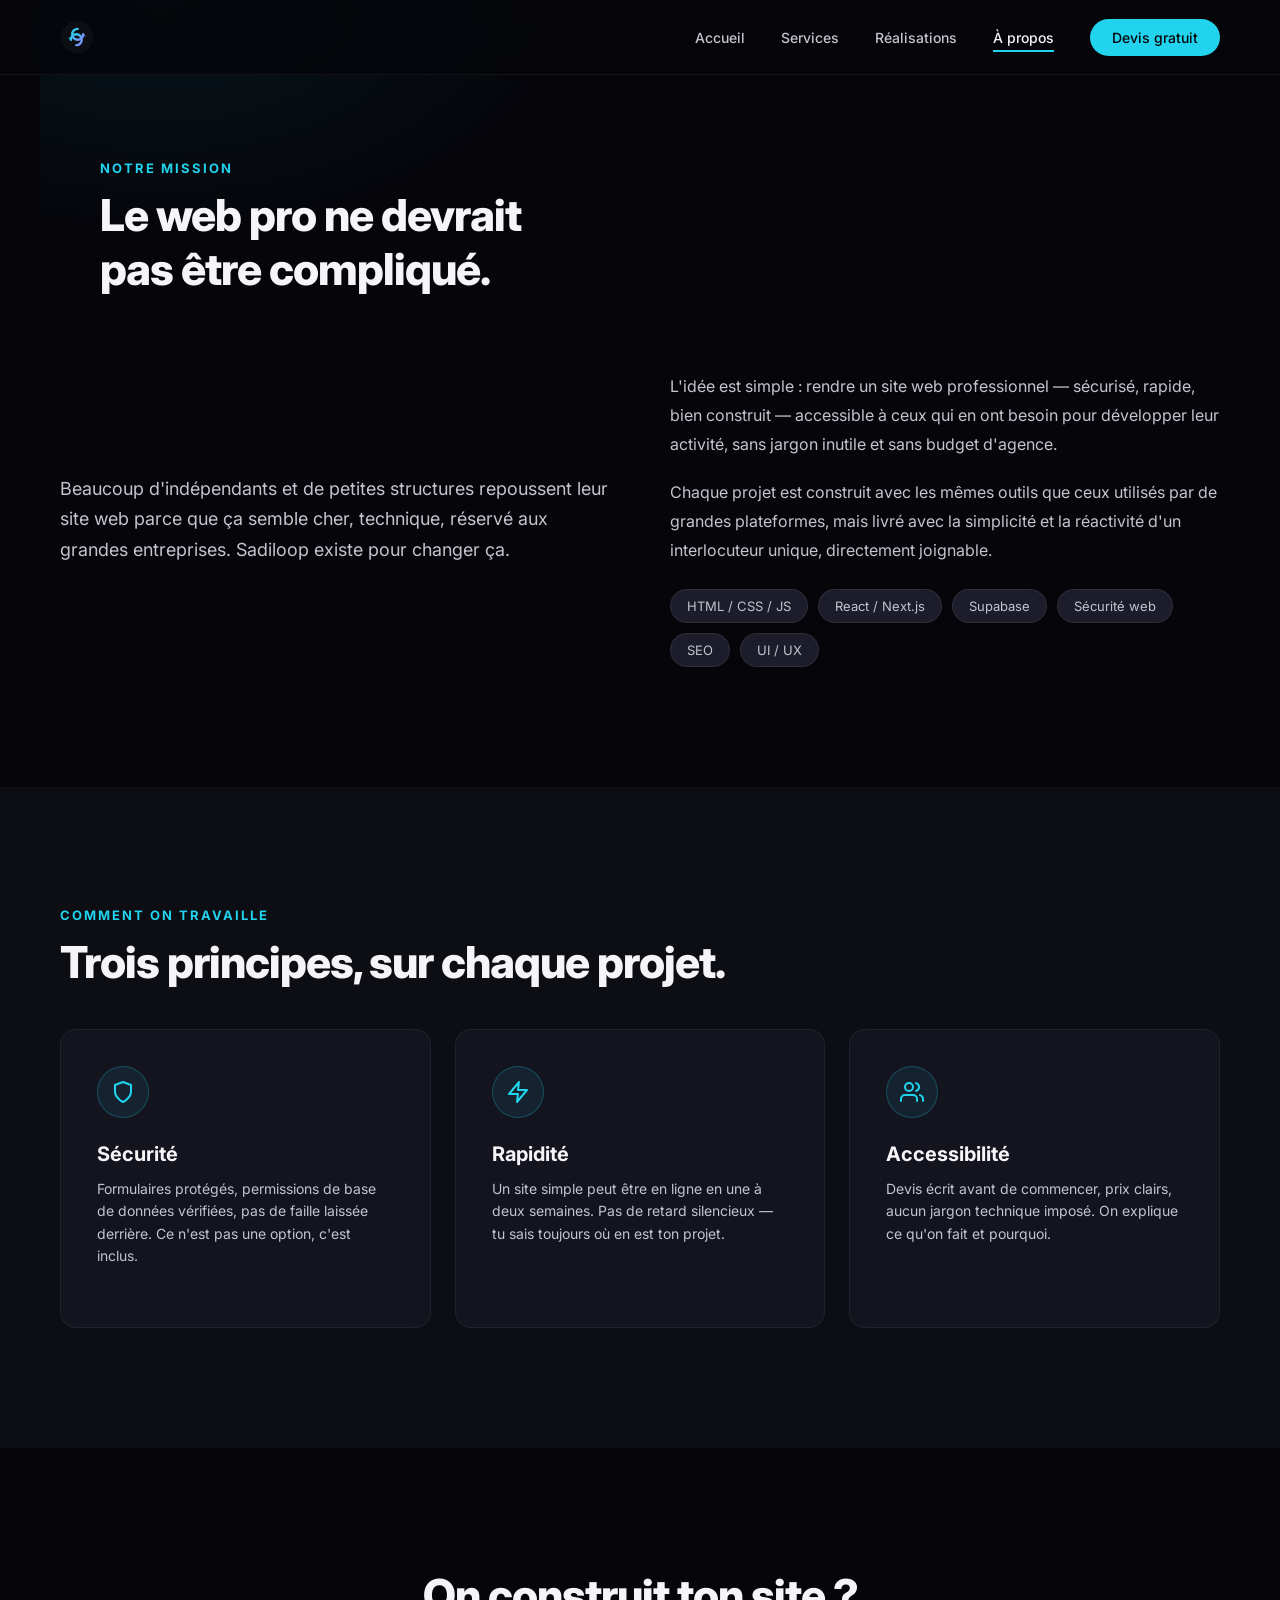
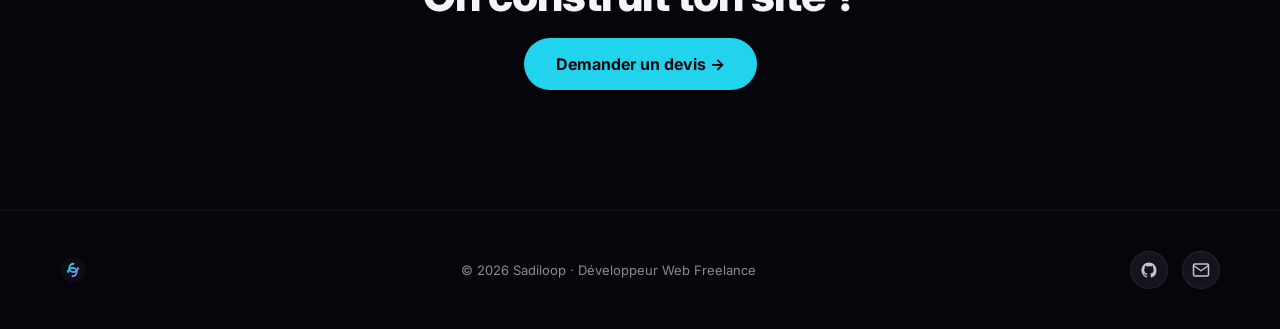
==== commit 83c9891c: "Revert homepage hero visual, reframe About as mission not bio - Restore the logo + orbit rings hero " ====
--- a/about.html
+++ b/about.html
@@ -4,7 +4,7 @@
 <meta charset="UTF-8">
 <meta name="viewport" content="width=device-width, initial-scale=1.0">
 <title>À propos — Sadiloop</title>
-<meta name="description" content="Développeur web freelance basé en Espagne — sécurité, rapidité et transparence à chaque projet.">
+<meta name="description" content="Pourquoi Sadiloop existe : rendre le web professionnel simple et accessible pour les indépendants et petites structures.">
 <link rel="icon" type="image/svg+xml" href="assets/logo.svg?v=3">
 <link rel="icon" type="image/png" sizes="32x32" href="favicon-32.png?v=3">
 <link rel="apple-touch-icon" href="apple-touch-icon.png?v=3">
@@ -40,19 +40,19 @@
 </div>
 
 <div class="page-header reveal">
-  <div class="section-tag">À propos</div>
-  <h1 class="section-title">Salut, moi c'est Sadiloop.</h1>
+  <div class="section-tag">Notre mission</div>
+  <h1 class="section-title">Le web pro ne devrait<br>pas être compliqué.</h1>
 </div>
 
 <section class="section" style="padding-top:0;">
   <div class="section-inner">
     <div class="about-grid reveal">
       <div>
-        <p style="color:var(--gray-light); font-size:18px; line-height:1.7;">Je construis des sites web complets — du design à la base de données — avec une attention particulière portée à la sécurité et à la qualité finale.</p>
+        <p style="color:var(--gray-light); font-size:18px; line-height:1.7;">Beaucoup d'indépendants et de petites structures repoussent leur site web parce que ça semble cher, technique, réservé aux grandes entreprises. Sadiloop existe pour changer ça.</p>
       </div>
       <div class="about-text">
-        <p>J'ai mis mes études en pause pour me consacrer à des projets concrets et développer une activité freelance — l'objectif est d'y retourner une fois cette activité stable. En attendant, chaque projet client est traité avec le même sérieux qu'un travail d'études : cahier des charges clair, code propre, résultat testé avant livraison.</p>
-        <p>Basé en Espagne, je travaille avec des clients à distance, partout en Europe.</p>
+        <p>L'idée est simple : rendre un site web professionnel — sécurisé, rapide, bien construit — accessible à ceux qui en ont besoin pour développer leur activité, sans jargon inutile et sans budget d'agence.</p>
+        <p>Chaque projet est construit avec les mêmes outils que ceux utilisés par de grandes plateformes, mais livré avec la simplicité et la réactivité d'un interlocuteur unique, directement joignable.</p>
         <div class="skills-list">
           <span class="skill-pill">HTML / CSS / JS</span>
           <span class="skill-pill">React / Next.js</span>
@@ -68,7 +68,7 @@
 
 <section class="section" style="background:var(--dark);">
   <div class="section-inner reveal">
-    <div class="section-tag">Comment je travaille</div>
+    <div class="section-tag">Comment on travaille</div>
     <h2 class="section-title">Trois principes, sur chaque projet.</h2>
 
     <div class="services-grid reveal-stagger" style="margin-top:40px;">
@@ -99,8 +99,8 @@
             <path d="M16 3.13a4 4 0 0 1 0 7.75"></path>
           </svg>
         </div>
-        <div class="service-title">Transparence</div>
-        <div class="service-desc">Devis écrit avant de commencer, points d'étape réguliers, aucune surprise sur la facture finale.</div>
+        <div class="service-title">Accessibilité</div>
+        <div class="service-desc">Devis écrit avant de commencer, prix clairs, aucun jargon technique imposé. On explique ce qu'on fait et pourquoi.</div>
       </div>
     </div>
   </div>
@@ -108,7 +108,7 @@
 
 <section class="section" style="text-align:center;">
   <div class="section-inner reveal" style="max-width:700px; margin:0 auto; text-align:center;">
-    <h2 class="section-title">On travaille ensemble ?</h2>
+    <h2 class="section-title">On construit ton site ?</h2>
     <a href="contact.html" class="btn-primary">Demander un devis →</a>
   </div>
 </section>
--- a/css/style.css
+++ b/css/style.css
@@ -271,82 +271,50 @@
 
 .hero-visual {
   position: relative;
-  height: 440px;
-}
-
-.showcase-card {
+  display: flex;
+  align-items: center;
+  justify-content: center;
+  height: 420px;
+}
+
+.orbit {
   position: absolute;
-  width: 78%;
-  border-radius: 16px;
-  overflow: hidden;
-  border: 1px solid rgba(255,255,255,0.1);
-  box-shadow: 0 30px 70px rgba(0,0,0,0.55);
-  height: 230px;
-}
-
-.showcase-card img {
-  width: 100%;
-  height: 100%;
-  object-fit: cover;
-  object-position: top;
-  display: block;
-}
-
-.showcase-card.c1 {
-  top: 10px;
-  left: 0;
-  transform: rotate(-6deg);
-  z-index: 2;
-  animation: floatA 5s ease-in-out infinite;
-}
-
-.showcase-card.c2 {
-  bottom: 0;
-  right: 0;
-  transform: rotate(5deg);
-  z-index: 1;
-  opacity: 0.92;
-  animation: floatB 6s ease-in-out infinite;
-}
-
-@keyframes floatA {
-  0%, 100% { transform: rotate(-6deg) translateY(0); }
-  50% { transform: rotate(-6deg) translateY(-14px); }
-}
-@keyframes floatB {
-  0%, 100% { transform: rotate(5deg) translateY(0); }
-  50% { transform: rotate(5deg) translateY(12px); }
-}
-
-.showcase-tag {
+  border: 1px solid rgba(34,211,238,0.15);
+  border-radius: 50%;
+  animation: spin 24s linear infinite;
+}
+.orbit1 { width: 340px; height: 340px; }
+.orbit2 { width: 260px; height: 260px; border-style: dashed; animation-duration: 18s; animation-direction: reverse; }
+
+@keyframes spin {
+  from { transform: rotate(0deg); }
+  to { transform: rotate(360deg); }
+}
+
+.hero-logo-mark {
+  width: 130px;
+  height: 130px;
+  animation: float 3s ease-in-out infinite;
+  filter: drop-shadow(0 20px 40px rgba(34,211,238,0.35));
+}
+
+@keyframes float {
+  0%,100% { transform: translateY(0); }
+  50% { transform: translateY(-14px); }
+}
+
+.hero-badge {
   position: absolute;
-  top: 12px;
-  left: 12px;
-  background: rgba(5,5,10,0.7);
-  backdrop-filter: blur(6px);
-  color: var(--white);
-  font-size: 11px;
-  font-weight: 700;
-  padding: 5px 12px;
-  border-radius: 100px;
-  z-index: 3;
-}
-
-.hero-glow-badge {
-  position: absolute;
-  bottom: 30px;
-  left: 50%;
-  transform: translateX(-50%);
   background: var(--dark2);
-  border: 1px solid rgba(34,211,238,0.25);
-  padding: 12px 22px;
-  border-radius: 100px;
-  font-size: 13px;
-  font-weight: 700;
-  color: var(--accent);
-  z-index: 3;
-  box-shadow: 0 10px 30px rgba(0,0,0,0.4);
-}
+  border: 1px solid rgba(255,255,255,0.08);
+  padding: 14px 18px;
+  border-radius: 12px;
+  font-size: 12px;
+}
+.hero-badge .b-label { color: var(--gray); text-transform: uppercase; letter-spacing: 1px; font-size: 10px; }
+.hero-badge .b-value { color: var(--white); font-weight: 700; font-size: 15px; margin-top: 3px; }
+.badge1 { top: 10px; right: 0; }
+.badge2 { bottom: 10px; left: 0; }
 
 /* ===== PAGE HEADER (sub-pages) ===== */
 .page-header {
